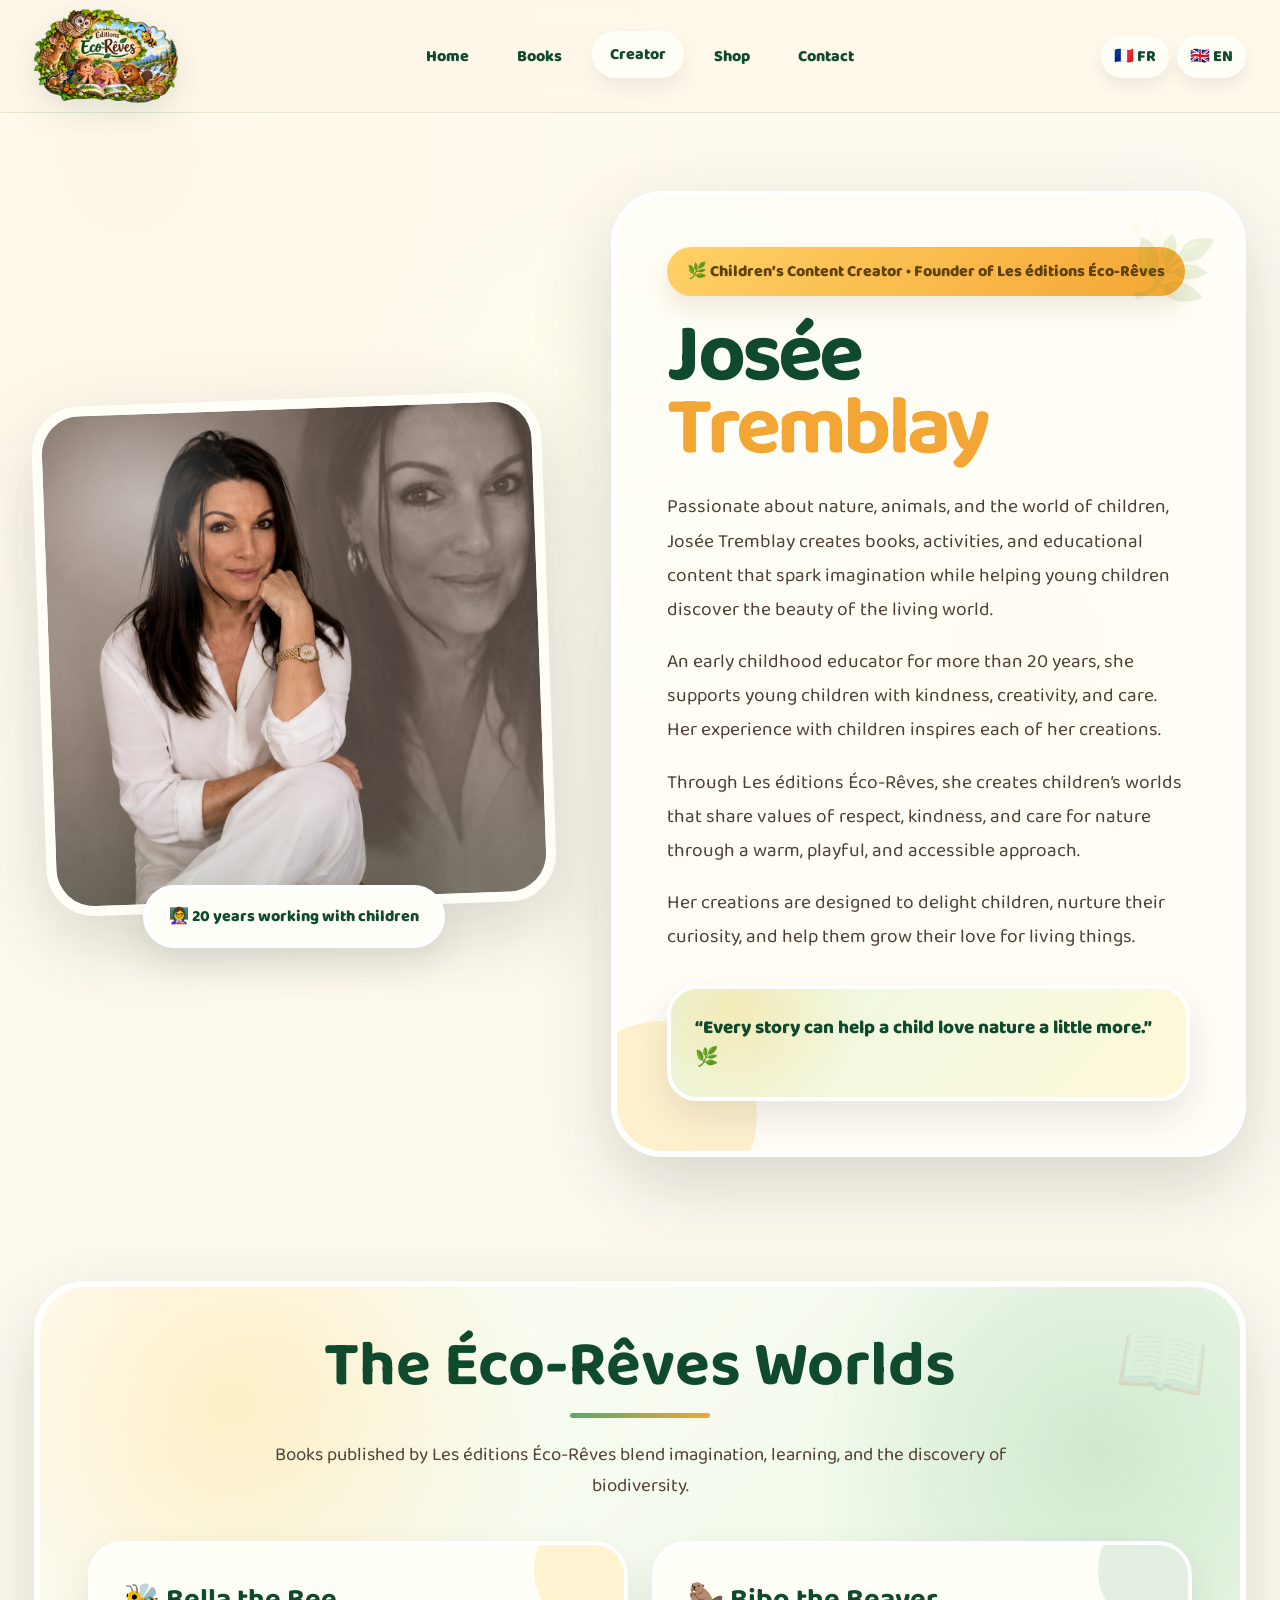
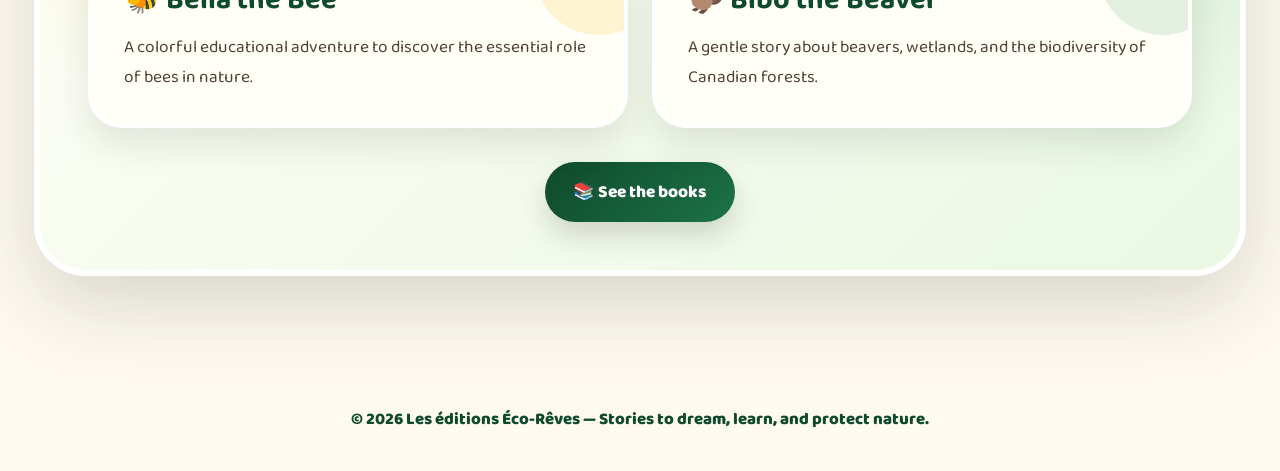
==== auteur-en.html @ d2c297c1 "Update auteur-en.html" ====
<!DOCTYPE html>
<html lang="en">
<head>
  <meta charset="UTF-8" />
  <meta name="viewport" content="width=device-width, initial-scale=1.0" />
  <title>About the Creator | Les éditions Éco-Rêves</title>
  <meta name="description" content="Discover Josée Tremblay, children’s content creator and founder of Les éditions Éco-Rêves." />

  <link rel="preconnect" href="https://fonts.googleapis.com">
  <link rel="preconnect" href="https://fonts.gstatic.com" crossorigin>
  <link href="https://fonts.googleapis.com/css2?family=Baloo+2:wght@400;600;700;800&display=swap" rel="stylesheet">

  <style>
    :root{
      --forest:#0f4a2e;
      --green:#1d7245;
      --leaf:#55a96e;
      --gold:#f4a634;
      --honey:#ffd166;
      --cream:#fff8e9;
      --paper:#fffef7;
      --text:#35291f;
      --muted:#6b5b4c;
      --shadow:0 28px 80px rgba(36,47,31,.18);
      --soft-shadow:0 16px 35px rgba(38,48,34,.11);
    }

    *{margin:0;padding:0;box-sizing:border-box}
    html{scroll-behavior:smooth}
    body{
      font-family:'Baloo 2',cursive;
      color:var(--text);
      overflow-x:hidden;
      background:
        radial-gradient(circle at 10% 8%, rgba(255,209,102,.50), transparent 26%),
        radial-gradient(circle at 90% 10%, rgba(223,245,255,.72), transparent 26%),
        linear-gradient(180deg,#fff6df 0%,#edf9e7 48%,#fffaf0 100%);
    }

    body::before{
      content:"";
      position:fixed;
      inset:0;
      z-index:-1;
      pointer-events:none;
      opacity:.26;
      background-image:radial-gradient(rgba(15,74,46,.18) 1.2px, transparent 1.2px);
      background-size:30px 30px;
    }

    .site-shell{
      max-width:1500px;
      margin:0 auto;
      background:rgba(255,250,240,.92);
      box-shadow:0 30px 100px rgba(0,0,0,.10);
      overflow:hidden;
    }

    header{
      position:sticky;
      top:0;
      z-index:999;
      background:rgba(255,248,233,.78);
      backdrop-filter:blur(14px);
      border-bottom:1px solid rgba(15,74,46,.10);
    }

    .nav{
      max-width:1260px;
      margin:auto;
      padding:8px 24px;
      display:flex;
      align-items:center;
      justify-content:space-between;
      gap:24px;
    }

    .logo{
      height:96px;
      width:auto;
      display:block;
      filter:drop-shadow(0 10px 18px rgba(15,74,46,.14));
    }

    nav{display:flex;align-items:center;gap:12px;flex-wrap:wrap}

    nav a{
      color:var(--forest);
      text-decoration:none;
      font-weight:800;
      padding:11px 18px;
      border-radius:999px;
      transition:.22s ease;
    }


    .lang-switch{display:flex;gap:8px;align-items:center}
    .lang-switch a{color:var(--forest);text-decoration:none;font-weight:800;background:#fffef7;padding:9px 13px;border-radius:999px;box-shadow:0 8px 16px rgba(0,0,0,.07)}
    .lang-switch a:hover{transform:translateY(-2px)}

    nav a:hover,
    nav a.active{
      background:#fffef7;
      box-shadow:0 10px 22px rgba(0,0,0,.07);
      transform:translateY(-2px);
    }

    .author-hero{
      position:relative;
      max-width:1260px;
      margin:auto;
      padding:78px 24px 90px;
      display:grid;
      grid-template-columns:.9fr 1.1fr;
      gap:58px;
      align-items:center;
    }

    .author-hero::before{
      content:"";
      position:absolute;
      left:50%;
      top:36px;
      transform:translateX(-50%);
      width:min(1080px,92vw);
      height:76%;
      border-radius:70px;
      background:
        radial-gradient(circle at 50% 34%, rgba(255,255,238,.95), transparent 34%),
        radial-gradient(circle at 18% 58%, rgba(85,169,110,.20), transparent 26%),
        radial-gradient(circle at 86% 58%, rgba(244,166,52,.18), transparent 26%);
      filter:blur(.2px);
      z-index:0;
    }

    .author-hero::after{
      content:"✨";
      position:absolute;
      right:7%;
      top:90px;
      font-size:3.6rem;
      opacity:.35;
      animation:float 4.5s ease-in-out infinite;
      pointer-events:none;
    }

    @keyframes float{
      0%,100%{transform:translateY(0) rotate(0)}
      50%{transform:translateY(-12px) rotate(5deg)}
    }

    .photo-wrap{
      position:relative;
      z-index:1;
      display:flex;
      justify-content:center;
      flex-direction:column;
      align-items:center;
    }

    .photo-card{
      width:min(510px,100%);
      aspect-ratio:1/1;
      border-radius:48px;
      overflow:hidden;
      border:10px solid #fffef7;
      background:white;
      box-shadow:var(--shadow);
      transform:rotate(-2deg);
      position:relative;
    }

    .photo-card::after{
      content:"";
      position:absolute;
      inset:0;
      pointer-events:none;
      background:
        radial-gradient(circle at 20% 18%, rgba(255,255,255,.38), transparent 20%),
        linear-gradient(180deg, transparent 72%, rgba(15,74,46,.10));
    }

    .photo-card img{
      width:100%;
      height:100%;
      object-fit:contain;
      display:block;
      background:#fffef7;
    }

    .photo-badge{
      margin-top:-24px;
      position:relative;
      z-index:2;
      background:#fffef7;
      color:var(--forest);
      font-weight:800;
      border-radius:999px;
      padding:15px 22px;
      box-shadow:var(--soft-shadow);
      border:4px solid white;
    }

    .content{
      position:relative;
      z-index:1;
      background:rgba(255,254,247,.90);
      border:6px solid white;
      border-radius:52px;
      padding:50px;
      box-shadow:var(--shadow);
      overflow:hidden;
    }

    .content::before{
      content:"🌿";
      position:absolute;
      right:28px;
      top:22px;
      font-size:4.2rem;
      opacity:.12;
      transform:rotate(12deg);
    }

    .content::after{
      content:"";
      position:absolute;
      left:-50px;
      bottom:-60px;
      width:190px;
      height:190px;
      border-radius:50%;
      background:rgba(255,209,102,.28);
      z-index:-1;
    }

    .badge{
      display:inline-flex;
      background:linear-gradient(135deg,var(--honey),var(--gold));
      color:#604100;
      padding:12px 20px;
      border-radius:999px;
      font-weight:800;
      margin-bottom:24px;
      box-shadow:0 12px 24px rgba(116,83,20,.12);
    }

    h1{
      font-size:clamp(3.5rem,6.5vw,6.4rem);
      line-height:.88;
      color:var(--forest);
      margin-bottom:24px;
      letter-spacing:-.045em;
      text-shadow:0 6px 20px rgba(255,255,255,.8);
    }

    h1 span{
      display:block;
      color:var(--gold);
    }

    .content p{
      font-size:1.2rem;
      line-height:1.78;
      margin-bottom:18px;
      color:#4f4033;
    }

    .quote{
      margin-top:30px;
      background:
        radial-gradient(circle at 12% 20%, rgba(255,209,102,.35), transparent 28%),
        linear-gradient(135deg,#eaf8e4,#fff8d9);
      border-radius:30px;
      padding:24px;
      font-size:1.18rem;
      font-weight:800;
      color:var(--forest);
      box-shadow:var(--soft-shadow);
      border:4px solid white;
    }

    section{max-width:1260px;margin:auto;padding:34px 24px 92px}

    .worlds{
      background:
        radial-gradient(circle at 16% 20%, rgba(255,209,102,.32), transparent 28%),
        radial-gradient(circle at 88% 28%, rgba(85,169,110,.22), transparent 26%),
        linear-gradient(135deg,#fffef7,#eaf8e4);
      border:6px solid white;
      border-radius:52px;
      box-shadow:var(--shadow);
      padding:48px;
      position:relative;
      overflow:hidden;
    }

    .worlds::before{
      content:"📖";
      position:absolute;
      right:32px;
      top:22px;
      font-size:4.6rem;
      opacity:.12;
      transform:rotate(8deg);
    }

    .worlds h2{
      text-align:center;
      color:var(--forest);
      font-size:clamp(2.6rem,5vw,4rem);
      line-height:1;
      margin-bottom:14px;
    }

    .world-line{
      width:140px;
      height:5px;
      background:linear-gradient(90deg,var(--leaf),var(--gold));
      border-radius:999px;
      margin:0 auto 22px;
    }

    .worlds > p{
      text-align:center;
      max-width:780px;
      margin:0 auto 38px;
      font-size:1.17rem;
      line-height:1.7;
      color:#514235;
    }

    .book-grid{
      display:grid;
      grid-template-columns:1fr 1fr;
      gap:24px;
      position:relative;
      z-index:1;
    }

    .book-card{
      background:#fffef7;
      border-radius:34px;
      padding:32px;
      box-shadow:var(--soft-shadow);
      border:4px solid white;
      transition:.22s ease;
      position:relative;
      overflow:hidden;
    }

    .book-card:hover{transform:translateY(-6px)}

    .book-card::after{
      content:"";
      position:absolute;
      right:-40px;
      top:-40px;
      width:130px;
      height:130px;
      border-radius:50%;
      background:rgba(85,169,110,.16);
    }

    .book-card:nth-child(1)::after{background:rgba(255,209,102,.26)}

    .book-card h3{
      color:var(--forest);
      font-size:1.8rem;
      margin-bottom:10px;
      position:relative;
      z-index:1;
    }

    .book-card p{
      font-size:1.08rem;
      line-height:1.7;
      position:relative;
      z-index:1;
      color:#514235;
    }

    .cta{text-align:center;margin-top:34px}

    .btn{
      display:inline-flex;
      align-items:center;
      justify-content:center;
      gap:8px;
      text-decoration:none;
      border-radius:999px;
      padding:16px 28px;
      font-weight:800;
      font-size:1.08rem;
      box-shadow:0 14px 28px rgba(0,0,0,.14);
      transition:.22s ease;
    }

    .btn:hover{transform:translateY(-4px)}
    .btn-primary{background:linear-gradient(135deg,var(--forest),var(--green));color:white}

    footer{
      text-align:center;
      color:var(--forest);
      font-weight:800;
      padding:38px 20px;
      font-size:1.05rem;
    }

    @media(max-width:980px){
      nav{display:none}
      .logo{height:82px}
      .author-hero{
        grid-template-columns:1fr;
        padding-top:44px;
        gap:34px;
      }
      .photo-card{transform:none}
      .content{
        padding:34px;
        border-radius:40px;
      }
      .book-grid{grid-template-columns:1fr}
      .worlds{
        padding:32px;
        border-radius:40px;
      }
    }

    @media(max-width:768px){
      .nav{padding:8px 16px}
      .logo{height:74px}
      .author-hero{padding:34px 16px 58px}
      .content{padding:28px 20px;border-radius:34px}
      .content p{font-size:1.05rem;line-height:1.62}
      .quote{font-size:1.05rem;padding:20px}
      section{padding:20px 16px 64px}
      .worlds{padding:26px 18px;border-radius:32px}
      .book-card{padding:24px}
      .btn{width:100%;max-width:320px}
    }
  </style>
</head>
<body>
<div class="site-shell">
<header>
  <div class="nav">
    <a href="index-en.html" aria-label="Home Éco-Rêves"><img src="logo.png" alt="Logo Éco-Rêves" class="logo"></a>
    <nav>
      <a href="index-en.html">Home</a>
      <a href="index-en.html#livres">Books</a>
      <a href="auteur-en.html" class="active">Creator</a>
      <a href="boutique-en.html">Shop</a>
      <a href="index-en.html#contact">Contact</a>
    </nav>
    <div class="lang-switch" aria-label="Language switcher">
      <a href="auteur.html">🇫🇷 FR</a>
      <a href="auteur-en.html">🇬🇧 EN</a>
    </div>
  </div>
</header>

<main class="author-hero">
  <div class="photo-wrap">
    <div class="photo-card"><img src="auteure.png" alt="Photo of creator Josée Tremblay"></div>
    <div class="photo-badge">👩‍🏫 20 years working with children</div>
  </div>

  <div class="content">
    <div class="badge">🌿 Children’s Content Creator • Founder of Les éditions Éco-Rêves</div>
    <h1>Josée <span>Tremblay</span></h1>
    <p>Passionate about nature, animals, and the world of children, Josée Tremblay creates books, activities, and educational content that spark imagination while helping young children discover the beauty of the living world.</p>
    <p>An early childhood educator for more than 20 years, she supports young children with kindness, creativity, and care. Her experience with children inspires each of her creations.</p>
    <p>Through Les éditions Éco-Rêves, she creates children’s worlds that share values of respect, kindness, and care for nature through a warm, playful, and accessible approach.</p>
    <p>Her creations are designed to delight children, nurture their curiosity, and help them grow their love for living things.</p>
    <div class="quote">“Every story can help a child love nature a little more.” 🌿</div>
  </div>
</main>

<section>
  <div class="worlds">
    <h2>The Éco-Rêves Worlds</h2>
    <div class="world-line"></div>
    <p>Books published by Les éditions Éco-Rêves blend imagination, learning, and the discovery of biodiversity.</p>
    <div class="book-grid">
      <div class="book-card">
        <h3>🐝 Bella the Bee</h3>
        <p>A colorful educational adventure to discover the essential role of bees in nature.</p>
      </div>
      <div class="book-card">
        <h3>🦫 Bibo the Beaver</h3>
        <p>A gentle story about beavers, wetlands, and the biodiversity of Canadian forests.</p>
      </div>
    </div>
    <div class="cta"><a class="btn btn-primary" href="index-en.html#livres">📚 See the books</a></div>
  </div>
</section>

<footer>
  © 2026 Les éditions Éco-Rêves — Stories to dream, learn, and protect nature.
</footer>
</div>
</body>
</html>
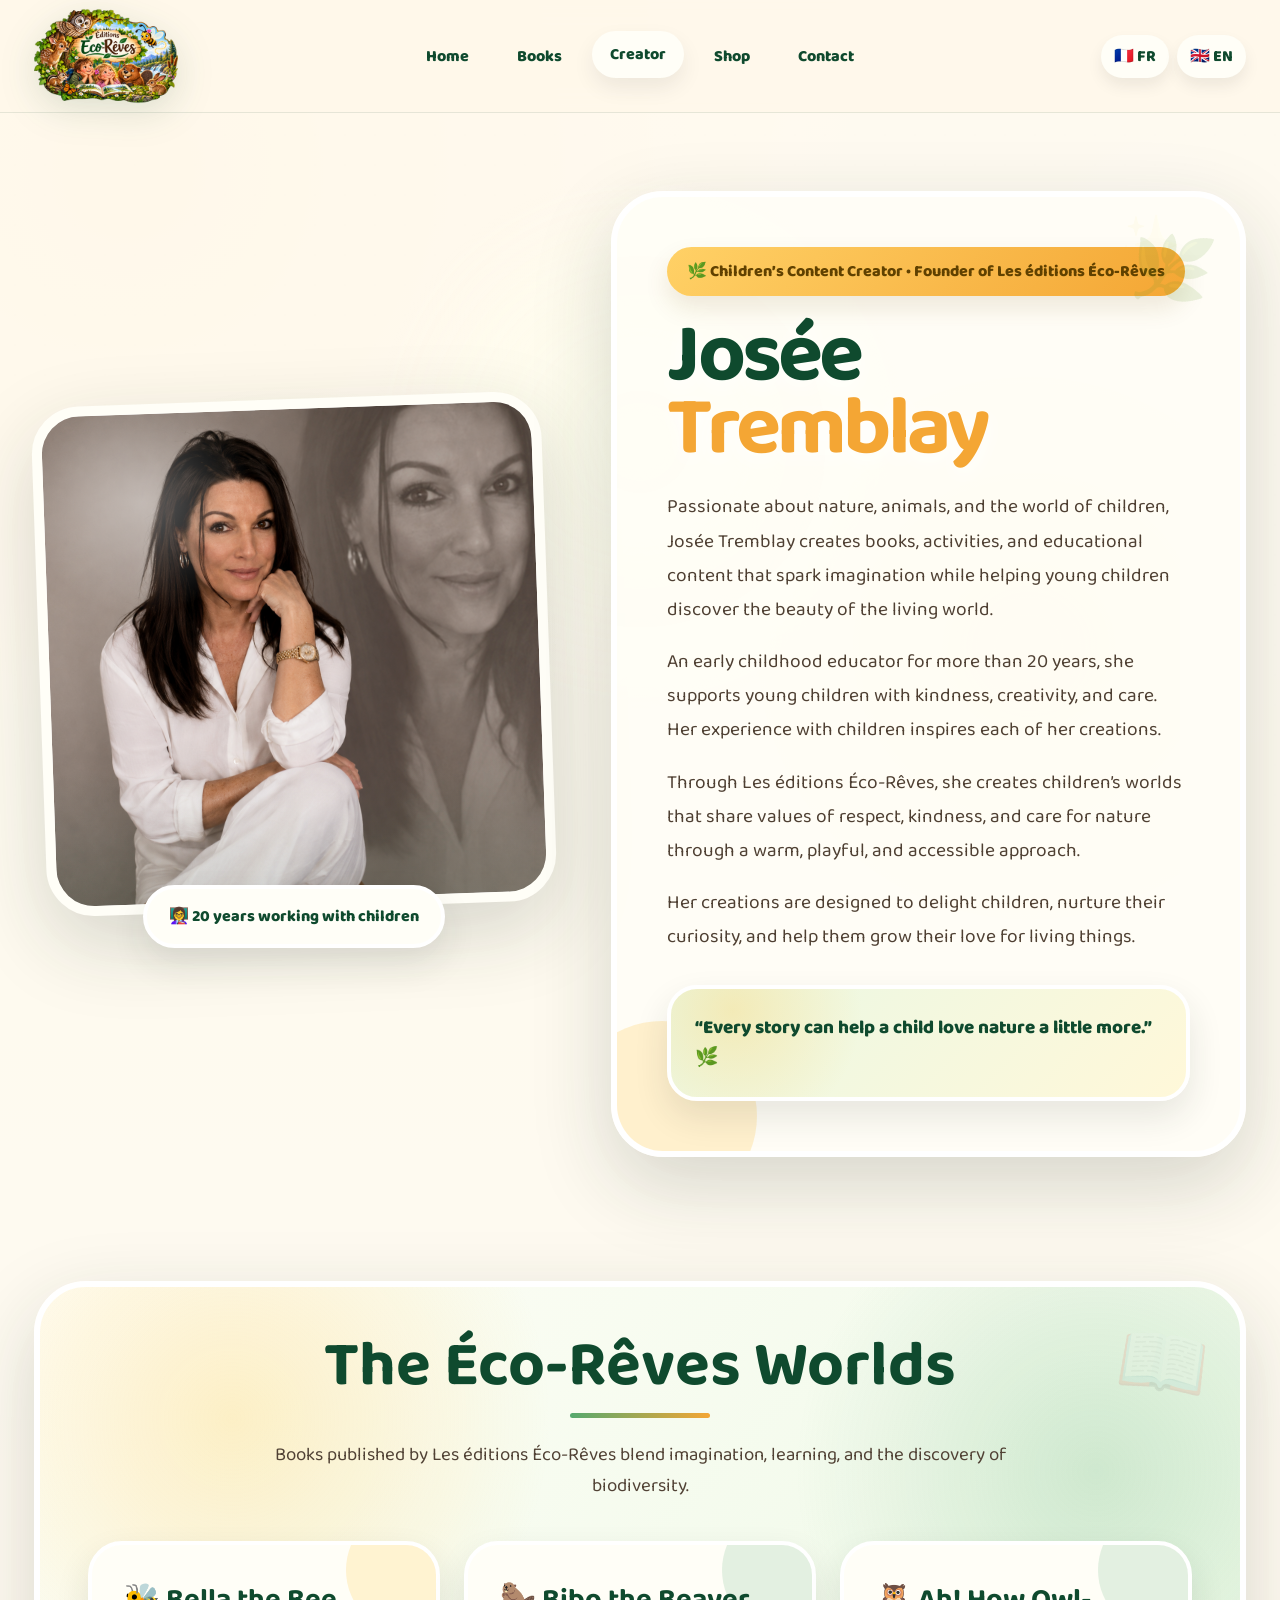
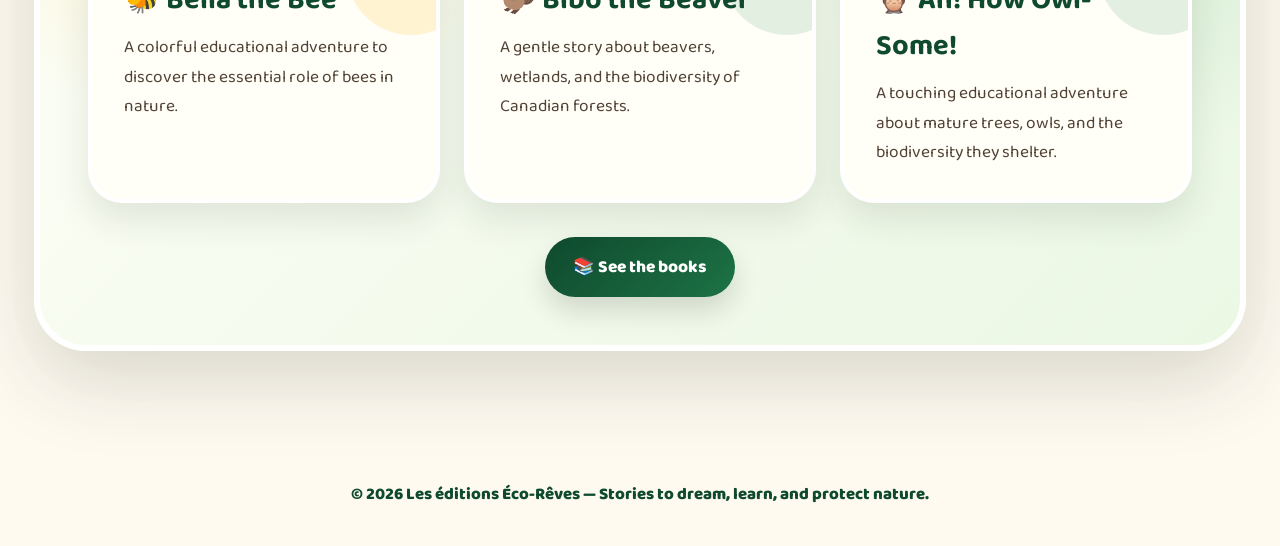
==== commit bcf85f33: "Update auteur-en.html" ====
--- a/auteur-en.html
+++ b/auteur-en.html
@@ -332,7 +332,7 @@
 
     .book-grid{
       display:grid;
-      grid-template-columns:1fr 1fr;
+      grid-template-columns:repeat(3,1fr);
       gap:24px;
       position:relative;
       z-index:1;
@@ -491,6 +491,10 @@
         <h3>🦫 Bibo the Beaver</h3>
         <p>A gentle story about beavers, wetlands, and the biodiversity of Canadian forests.</p>
       </div>
+      <div class="book-card">
+        <h3>🦉 Ah! How Owl-Some!</h3>
+        <p>A touching educational adventure about mature trees, owls, and the biodiversity they shelter.</p>
+      </div>
     </div>
     <div class="cta"><a class="btn btn-primary" href="index-en.html#livres">📚 See the books</a></div>
   </div>
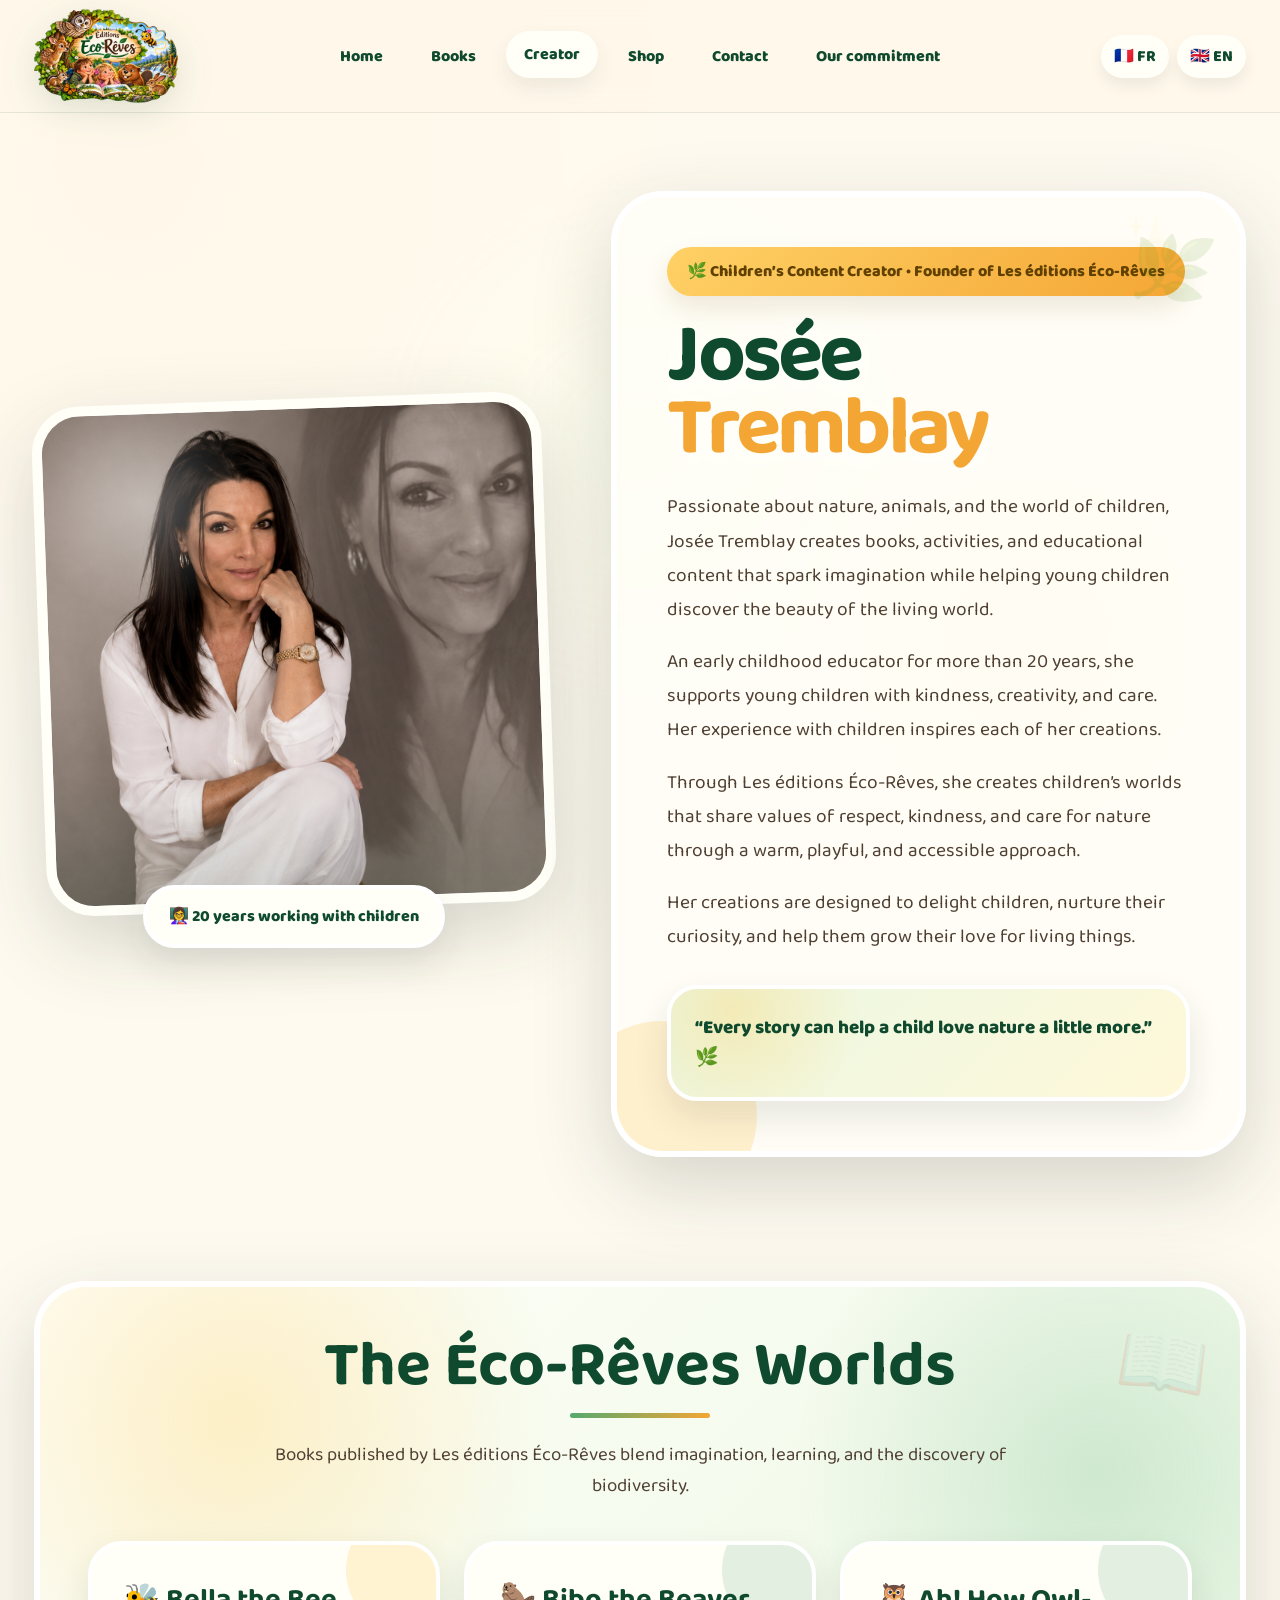
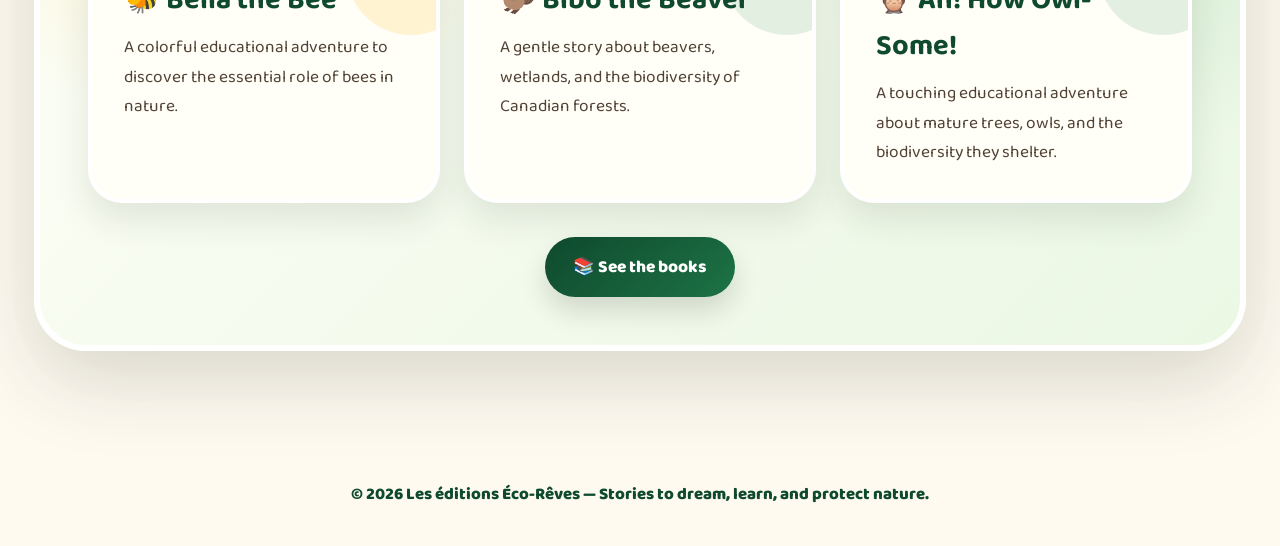
==== commit 5e78a16c: "Add illustrated bilingual commitment pages and navigation" ====
--- a/auteur-en.html
+++ b/auteur-en.html
@@ -452,6 +452,7 @@
       <a href="auteur-en.html" class="active">Creator</a>
       <a href="boutique-en.html">Shop</a>
       <a href="index-en.html#contact">Contact</a>
+    <a href="engagement-en.html">Our commitment</a>
     </nav>
     <div class="lang-switch" aria-label="Language switcher">
       <a href="auteur.html">🇫🇷 FR</a>
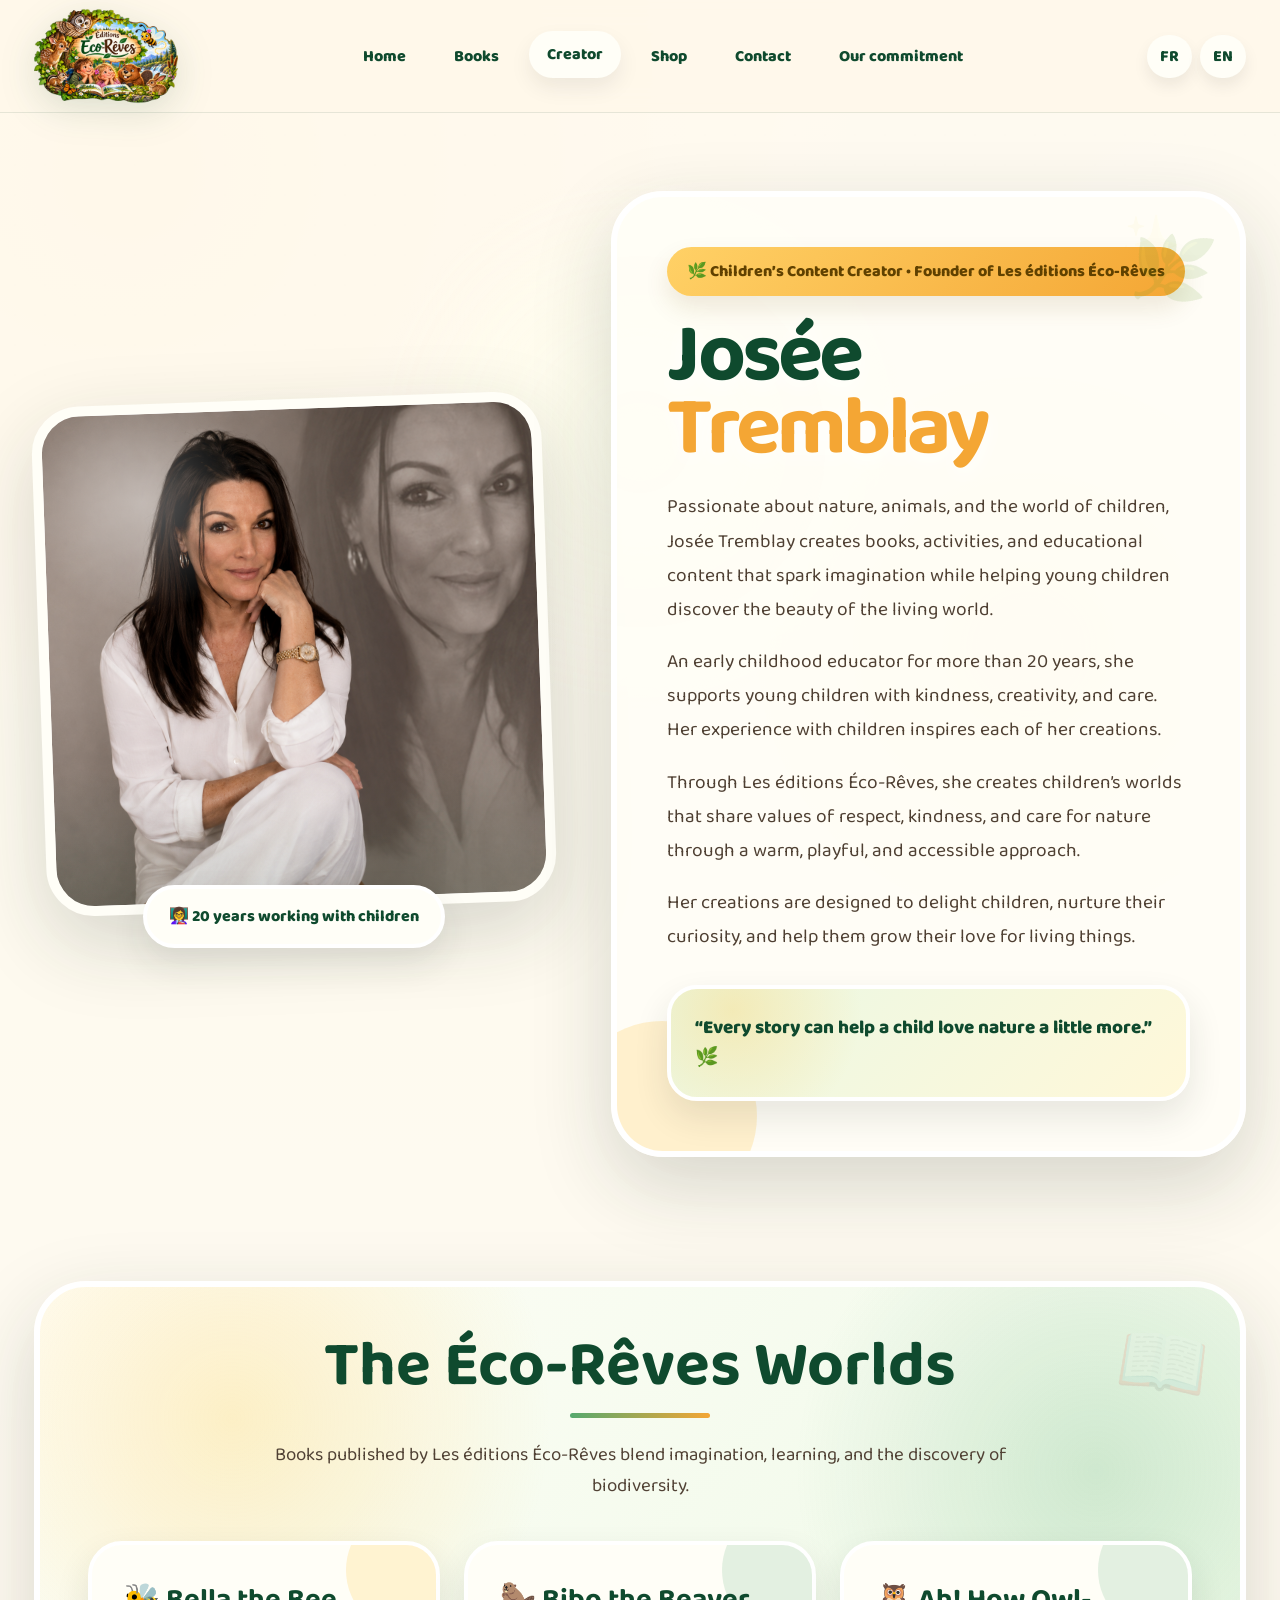
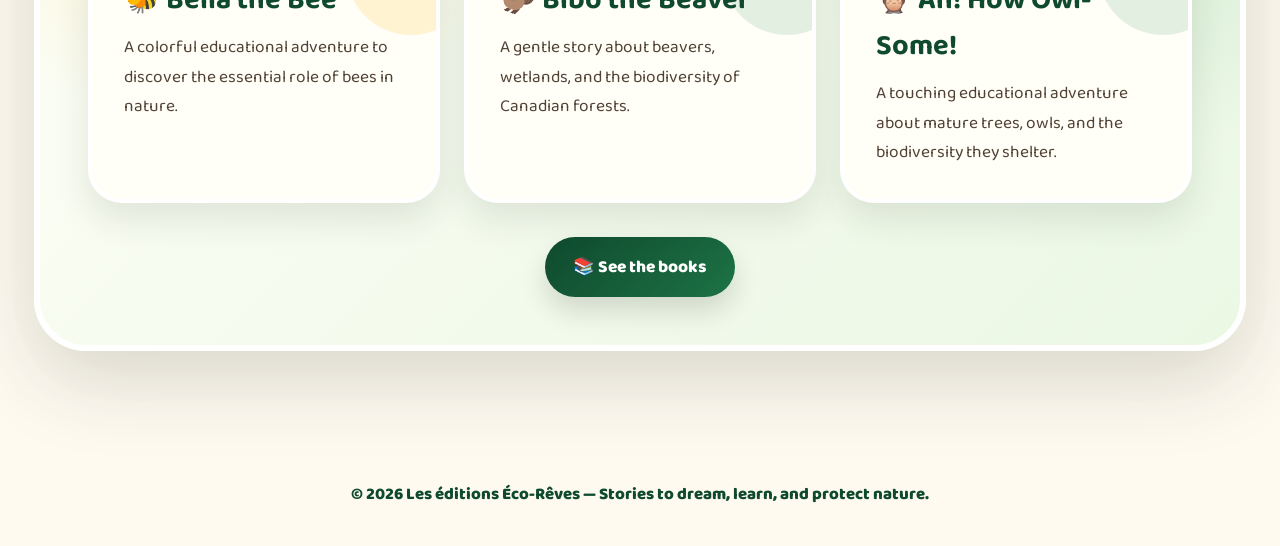
==== commit 83efb6e1: "Improve mobile navigation and responsive page layouts" ====
--- a/auteur-en.html
+++ b/auteur-en.html
@@ -440,13 +440,15 @@
       .btn{width:100%;max-width:320px}
     }
   </style>
+  <link rel="stylesheet" href="mobile.css?v=20261013">
+  <script src="mobile-nav.js?v=20261013" defer></script>
 </head>
 <body>
 <div class="site-shell">
 <header>
-  <div class="nav">
+  <div class="nav mobile-header">
     <a href="index-en.html" aria-label="Home Éco-Rêves"><img src="logo.png" alt="Logo Éco-Rêves" class="logo"></a>
-    <nav>
+    <button class="mobile-menu-toggle" type="button" aria-expanded="false" aria-controls="mobile-menu"><span aria-hidden="true">☰</span> Menu</button><nav id="mobile-menu">
       <a href="index-en.html">Home</a>
       <a href="index-en.html#livres">Books</a>
       <a href="auteur-en.html" class="active">Creator</a>
@@ -455,8 +457,8 @@
     <a href="engagement-en.html">Our commitment</a>
     </nav>
     <div class="lang-switch" aria-label="Language switcher">
-      <a href="auteur.html">🇫🇷 FR</a>
-      <a href="auteur-en.html">🇬🇧 EN</a>
+      <a href="auteur.html">FR</a>
+      <a href="auteur-en.html">EN</a>
     </div>
   </div>
 </header>
--- a/mobile.css
+++ b/mobile.css
@@ -0,0 +1,60 @@
+.mobile-menu-toggle,.mobile-home-intro{display:none}
+@media(max-width:980px){
+  .mobile-header{position:relative!important;inset:auto!important;display:flex!important;flex-wrap:wrap!important;align-items:center!important;justify-content:space-between!important;gap:8px!important;padding:10px 16px!important;background:#fffaf0!important;border-bottom:1px solid #0f4a2e15;width:100%!important;max-width:none!important;margin:0!important}
+  .mobile-header>a:first-child{width:110px!important;height:68px!important;flex:0 0 110px!important;margin:0 auto 0 0!important}
+  .mobile-header .logo{width:110px!important;height:68px!important;object-fit:contain}
+  .mobile-header .hero-right{display:contents!important}
+  .mobile-header .lang-switch{gap:5px!important;margin:0!important;flex:0 0 auto!important;order:1}
+  .mobile-header .lang-switch a{display:flex!important;align-items:center!important;justify-content:center!important;width:42px!important;min-width:42px!important;height:44px!important;padding:0!important;font-size:.85rem!important;box-shadow:none!important}
+  .mobile-menu-toggle{display:inline-flex;align-items:center;justify-content:center;gap:7px;order:2;min-height:44px;padding:9px 13px;border:1px solid #0f4a2e25;border-radius:14px;background:#fff;color:#0f4a2e;font:800 .95rem 'Baloo 2',sans-serif;cursor:pointer}
+  .mobile-header .hero-shop,.mobile-header .shop-active{order:3!important;flex:1 0 100%!important;width:100%!important;min-height:44px!important;padding:12px 20px!important;text-align:center!important;font-size:1rem!important;box-shadow:none!important;display:flex!important;align-items:center!important;justify-content:center!important}
+  .mobile-header nav{position:static!important;inset:auto!important;order:4!important;display:flex!important;flex-direction:column!important;align-items:stretch!important;flex:1 0 100%!important;width:100%!important;gap:4px!important;background:#fff!important;border-radius:18px!important;padding:8px!important;margin:0!important;box-shadow:0 12px 30px #0f4a2e12}
+  .mobile-header[data-menu-ready] nav{display:none!important}
+  .mobile-header[data-menu-open] nav{display:flex!important}
+  .mobile-header nav a{font-size:1.05rem!important;line-height:1.3!important;min-height:44px!important;padding:12px 16px!important;border-radius:12px!important;text-shadow:none!important;text-align:left!important;margin:0!important}
+  .mobile-header nav a:hover,.mobile-header nav a[aria-current=page]{background:#fff0b5!important}
+  .mobile-menu-toggle:focus-visible,.mobile-header a:focus-visible{outline:3px solid #1d7245;outline-offset:3px}
+  .mobile-home .hero-mockup{min-height:0!important;background:none!important;overflow:visible!important}
+  .mobile-home .hero-mockup::after{display:none!important}
+  .mobile-home-intro{display:block;text-align:center;background:#fff6df;padding-bottom:12px}
+  .mobile-home-intro img{width:100%;height:clamp(220px,66vw,360px);object-fit:cover;object-position:center;display:block}
+  .mobile-home-intro h1{font-size:clamp(2.1rem,7vw,3rem);line-height:1.1;color:#0f4a2e;padding:24px 20px 12px;font-weight:800}
+  .mobile-home-intro h1 span{color:#a56400}
+  .mobile-home-intro p{padding:0 24px 16px;font-size:1.1rem;line-height:1.5}
+  .mobile-home .hero-real-actions{position:static!important;inset:auto!important;transform:none!important;display:flex!important;flex-direction:column!important;gap:10px!important;padding:8px 20px 24px;background:#fff6df;white-space:normal!important}
+  .mobile-home .hero-real-actions a{width:100%!important;max-width:460px!important;min-height:48px!important;padding:13px 18px!important;margin:auto!important;box-shadow:0 8px 18px #0f4a2e14!important}
+  .mobile-engagement .solidarity-hero{padding:0!important;background:none!important;display:block!important;min-height:0!important}
+  .mobile-engagement .solidarity-hero::before{content:"";display:block;height:clamp(240px,65vw,380px);background:url('solidarity-hero.png') left center/auto 100% no-repeat}
+  .mobile-engagement .solidarity-copy{width:100%!important;padding:24px 22px 28px!important;background:#fff8df!important}
+  .mobile-engagement .solidarity-copy h1{font-size:2rem;margin-bottom:20px}
+  .mobile-engagement .solidarity-copy img{width:240px;max-width:90%;margin-bottom:20px}
+  .mobile-engagement .solidarity-copy p{font-size:1.2rem;line-height:1.4}
+  .mobile-engagement .donation-brush{gap:14px;padding:16px 20px;border-radius:22px}
+  .mobile-engagement .solidarity-values{margin:16px;gap:24px 0;padding:22px 4px}
+  .mobile-engagement .solidarity-values li{line-height:1.4}
+  .mobile-engagement .solidarity-retail{padding:30px 20px}
+}
+@media(max-width:600px){
+  section{padding:40px 20px!important}
+  .section-title{font-size:2rem!important;line-height:1.15!important}
+  .section-subtitle{font-size:1.08rem!important;line-height:1.6!important;margin-bottom:28px!important}
+  .values,.book-layout,.bulk-layout,.author-strip{gap:24px!important}
+  .value-card,.book-feature,.eco-commitment,.sunshine-card,.author-strip,.bulk-box{padding:24px 20px!important;border-radius:26px!important;border-width:3px!important}
+  .value-card p,.book-copy p,.eco-commitment p,.sunshine-card p,.author-strip p{font-size:1.05rem!important;line-height:1.65!important}
+  .book-copy h2,.eco-commitment h2,.sunshine-card h2,.author-strip h2{font-size:2rem!important;line-height:1.15!important}
+  .covers{grid-template-columns:1fr 1fr!important;gap:12px!important}
+  .cover{border-width:4px!important;border-radius:18px!important}
+  .book-layout{display:flex!important;flex-direction:column!important}.book-layout .covers{order:-1;width:100%}
+  .pill{padding:7px 12px!important;font-size:.9rem}
+  .contact{padding:30px 20px!important;border-radius:26px!important}.contact h2{font-size:2rem!important;line-height:1.15!important}
+  .author-hero{padding:30px 20px 40px!important;gap:30px!important}
+  .photo-card img{max-height:340px;object-fit:cover}
+  .content{padding:26px 20px!important;border-radius:26px!important}.content h1{font-size:2.7rem!important;line-height:1.1!important}
+  .shop-hero{padding:30px 20px!important}.shop-hero h1{font-size:2.4rem!important;line-height:1.12!important}.shop-hero .hero-text{font-size:1.05rem!important;line-height:1.6!important}
+  .product-card,.order-box,.form-card{padding:22px 18px!important;border-radius:26px!important}
+  input,select,textarea{font-size:16px!important;max-width:100%}
+  .btn,.amazon-btn{white-space:normal!important;max-width:100%;min-height:48px}
+  .mobile-engagement .solidarity{padding:0!important}
+  footer{font-size:.95rem!important;line-height:1.5;padding:28px 20px!important}
+}
+@media(prefers-reduced-motion:reduce){html{scroll-behavior:auto}*,*::before,*::after{transition:none!important}}
